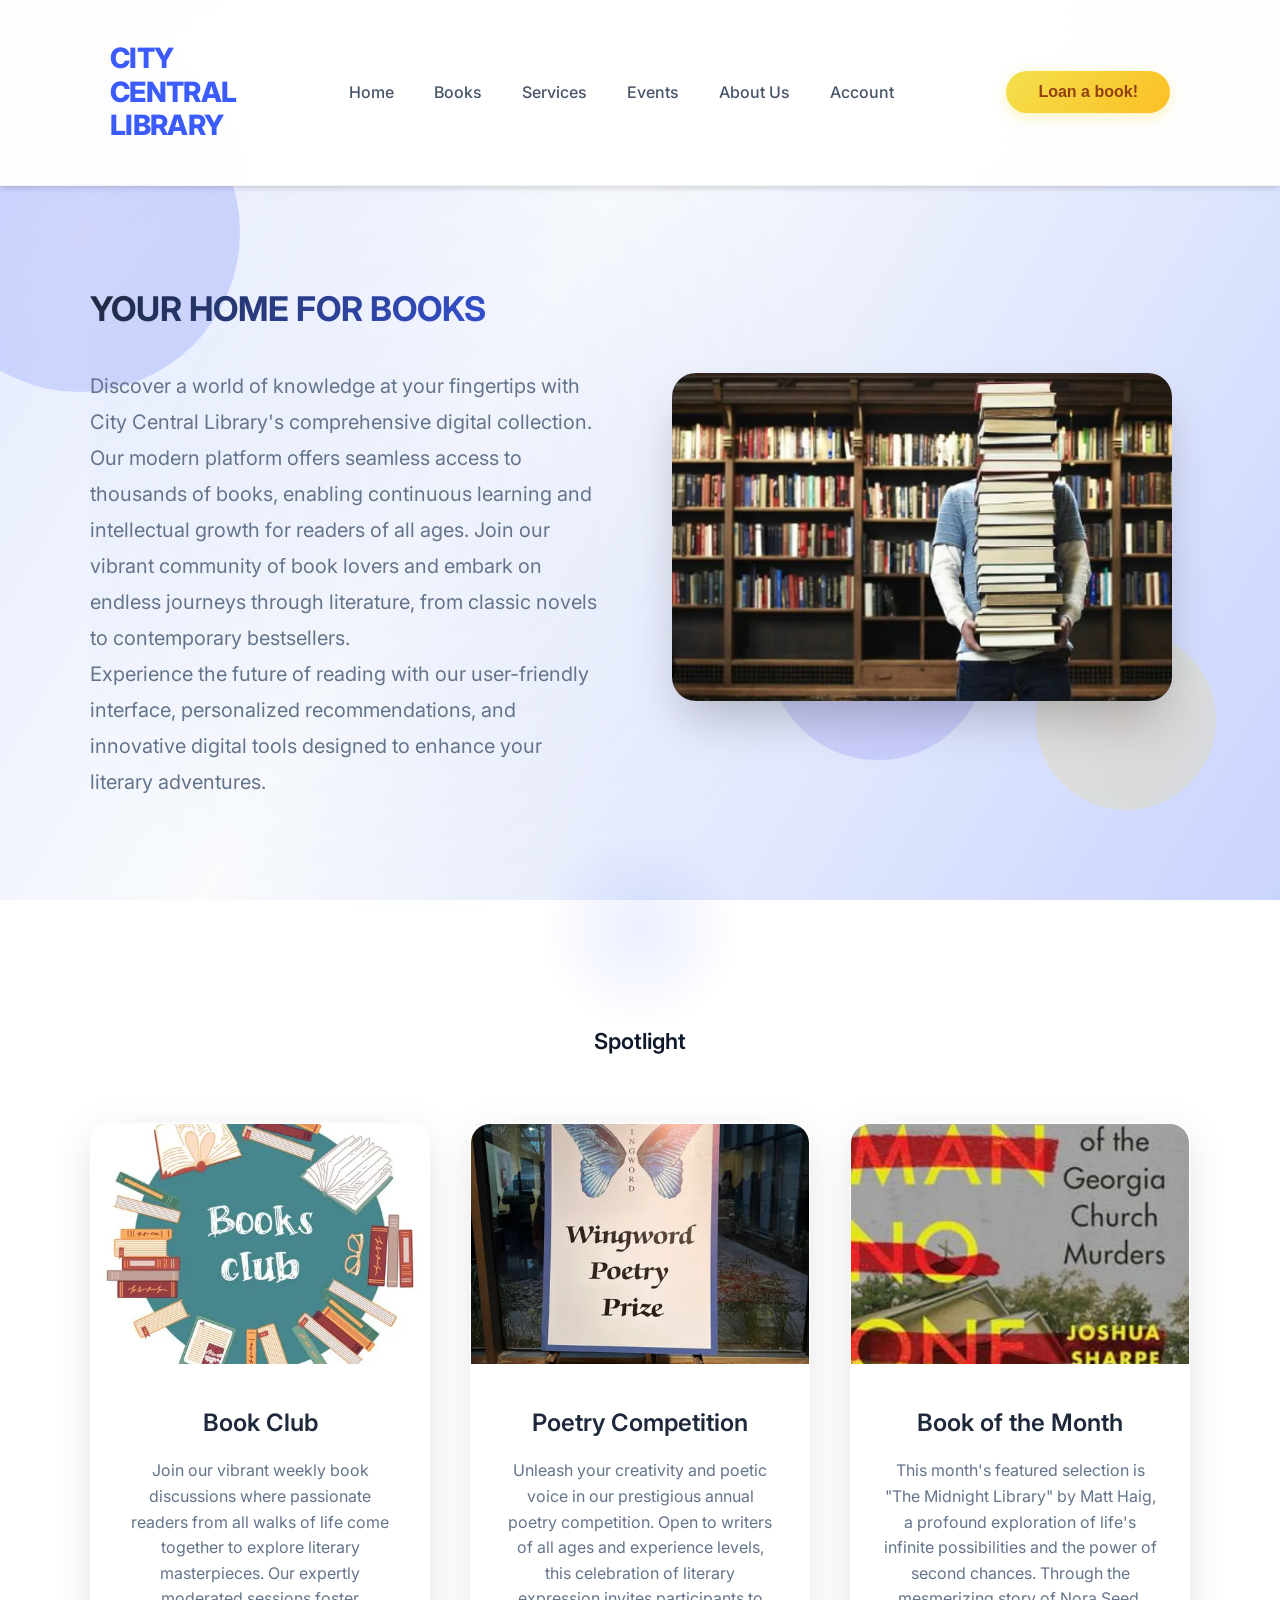
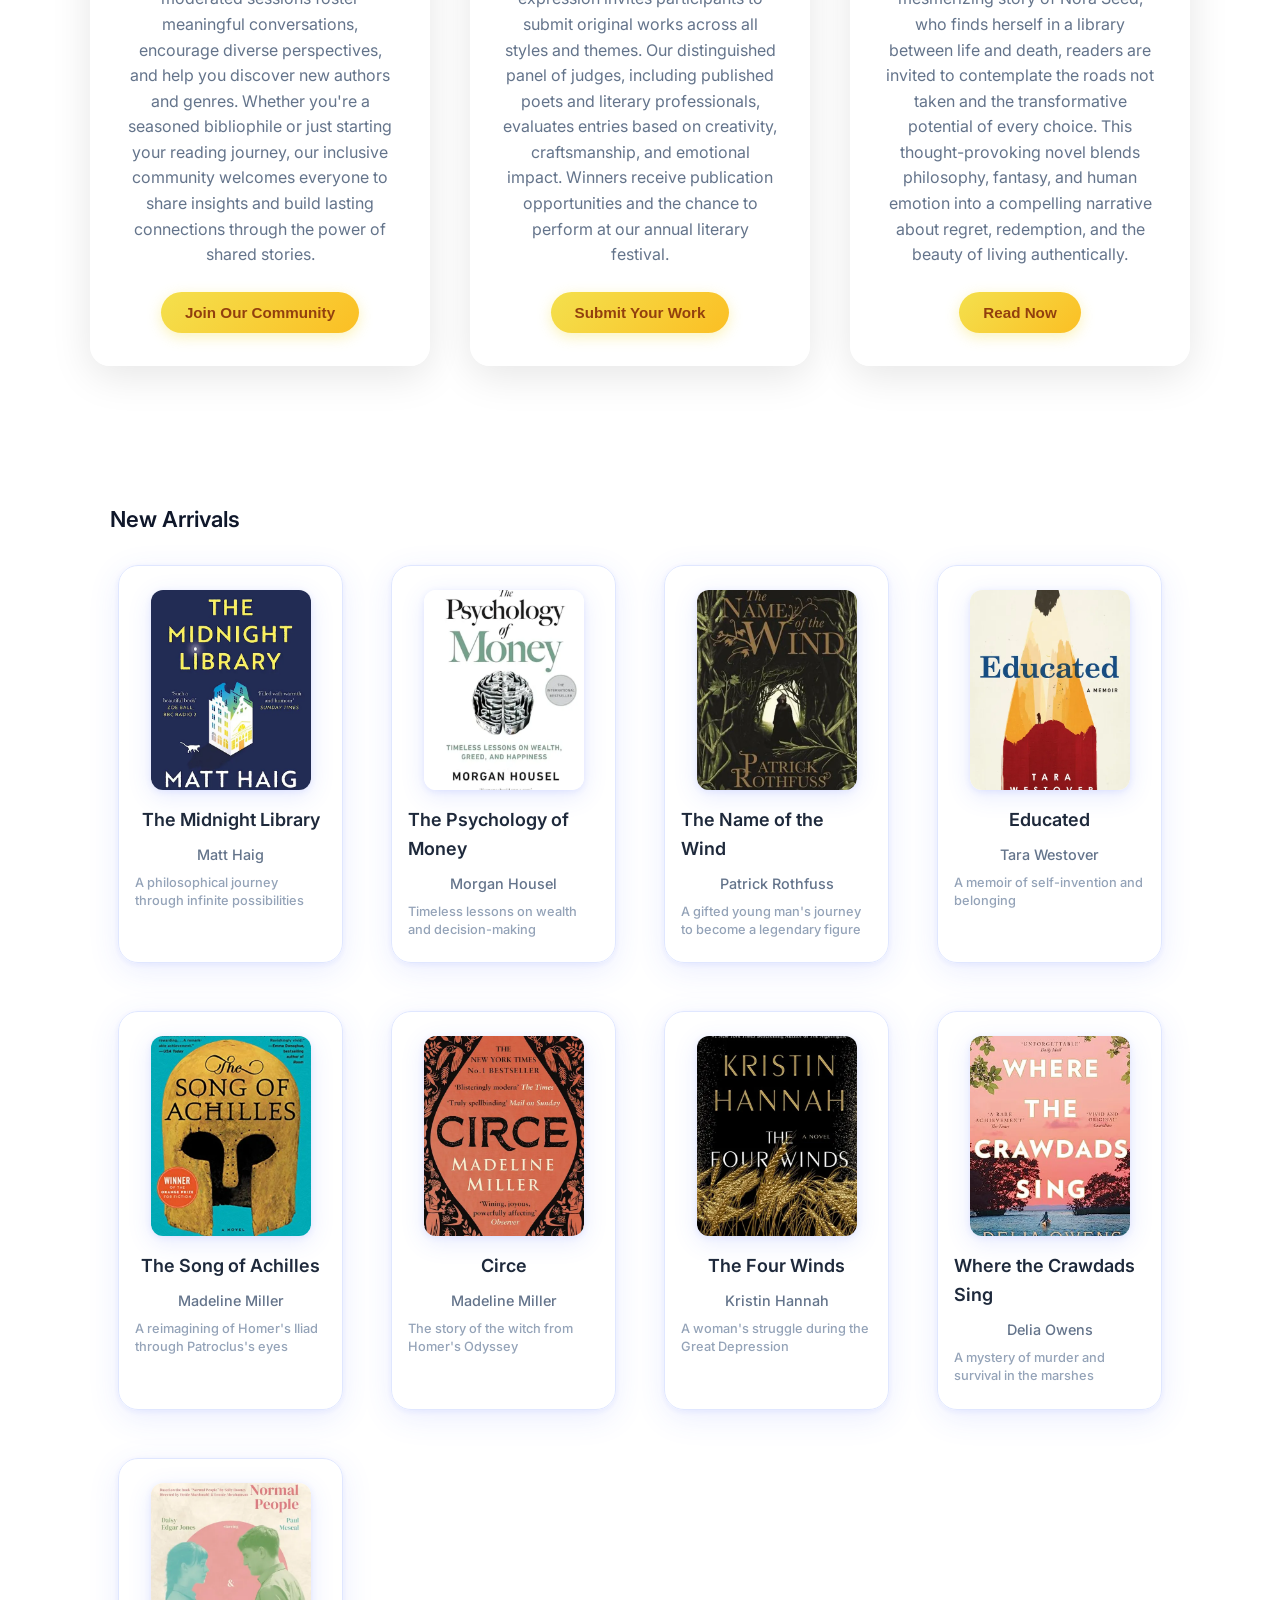
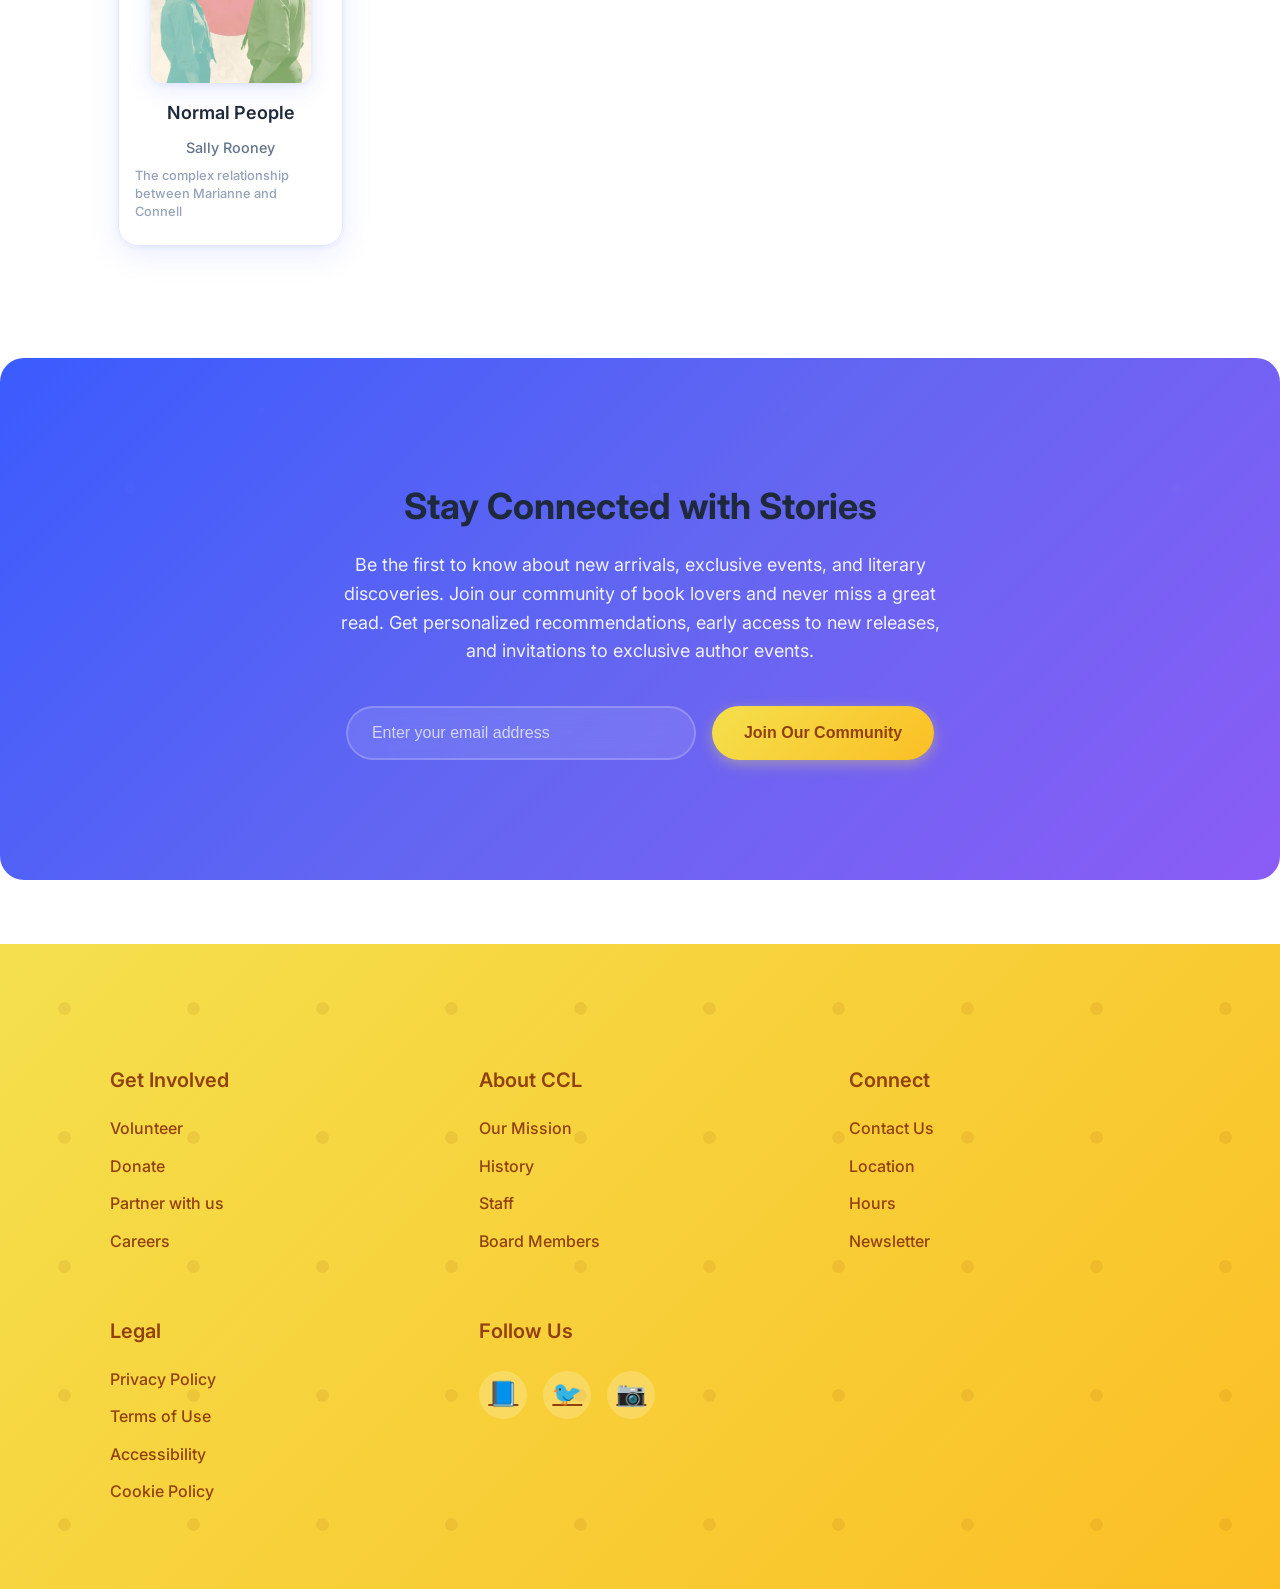
==== index.html @ 23388a8e "Initial commit for Central City Library website" ====
<!DOCTYPE html>
<html lang="en">
<head>
    <meta charset="UTF-8">
    <meta name="viewport" content="width=device-width, initial-scale=1.0">
    <title>City Central Library - Home</title>
    <link href="https://fonts.googleapis.com/css2?family=Inter:wght@300;400;500;600;700&display=swap" rel="stylesheet">
    <link rel="stylesheet" href="css/style.css">
</head>
<body>
    <!-- Navbar -->
    <nav class="navbar">
        <div class="container">
            <div class="logo">
                <span>CITY</span>
                <span>CENTRAL</span>
                <span>LIBRARY</span>
            </div>
            <ul class="nav-menu">
                <li><a href="index.html">Home</a></li>
                <li><a href="books.html">Books</a></li>
                <li><a href="services.html">Services</a></li>
                <li><a href="events.html">Events</a></li>
                <li><a href="about.html">About Us</a></li>
                <li><a href="login.html">Account</a></li>
            </ul>
            <button class="loan-btn">Loan a book!</button>
        </div>
        <!-- Search bar removed -->
    </nav>

    <!-- Hero Section -->
    <section class="hero container">
        <div class="hero-text">
            <h1>YOUR HOME FOR BOOKS</h1>
            <p>Discover a world of knowledge at your fingertips with City Central Library's comprehensive digital collection. Our modern platform offers seamless access to thousands of books, enabling continuous learning and intellectual growth for readers of all ages. Join our vibrant community of book lovers and embark on endless journeys through literature, from classic novels to contemporary bestsellers.</p>
            <p>Experience the future of reading with our user-friendly interface, personalized recommendations, and innovative digital tools designed to enhance your literary adventures.</p>
        </div>
        <div class="hero-image">
            <img src="images/library-hero.png" alt="Library Reading Experience">
        </div>
    </section>

    <!-- Spotlight Section -->
    <section class="spotlight container">
        <h2>Spotlight</h2>
        <div class="spotlight-cards">
            <div class="card">
                <img src="images/book-club.webp" alt="Book Club">
                <div class="card-content">
                    <h3>Book Club</h3>
                    <p>Join our vibrant weekly book discussions where passionate readers from all walks of life come together to explore literary masterpieces. Our expertly moderated sessions foster meaningful conversations, encourage diverse perspectives, and help you discover new authors and genres. Whether you're a seasoned bibliophile or just starting your reading journey, our inclusive community welcomes everyone to share insights and build lasting connections through the power of shared stories.</p>
                    <button class="btn">Join Our Community</button>
                </div>
            </div>
            <div class="card">
                <img src="images/poetry-competition.webp" alt="Poetry Competition">
                <div class="card-content">
                    <h3>Poetry Competition</h3>
                    <p>Unleash your creativity and poetic voice in our prestigious annual poetry competition. Open to writers of all ages and experience levels, this celebration of literary expression invites participants to submit original works across all styles and themes. Our distinguished panel of judges, including published poets and literary professionals, evaluates entries based on creativity, craftsmanship, and emotional impact. Winners receive publication opportunities and the chance to perform at our annual literary festival.</p>
                    <button class="btn">Submit Your Work</button>
                </div>
            </div>
            <div class="card">
                <img src="images/book-of-the-month.webp" alt="Book of the Month">
                <div class="card-content">
                    <h3>Book of the Month</h3>
                    <p>This month's featured selection is "The Midnight Library" by Matt Haig, a profound exploration of life's infinite possibilities and the power of second chances. Through the mesmerizing story of Nora Seed, who finds herself in a library between life and death, readers are invited to contemplate the roads not taken and the transformative potential of every choice. This thought-provoking novel blends philosophy, fantasy, and human emotion into a compelling narrative about regret, redemption, and the beauty of living authentically.</p>
                    <button class="btn">Read Now</button>
                </div>
            </div>
        </div>
    </section>

    <!-- New Books Section -->
    <section class="new-books container">
        <h2>New Arrivals</h2>
        <div class="books-grid">
            <div class="book-card">
                <img src="images/the-midnight-library.webp" alt="The Midnight Library">
                <h4>The Midnight Library</h4>
                <p>Matt Haig</p>
                <small>A philosophical journey through infinite possibilities</small>
            </div>
            
            <div class="book-card">
                <img src="images/the-psychology-of-money.webp" alt="The Psychology of Money">
                <h4>The Psychology of Money</h4>
                <p>Morgan Housel</p>
                <small>Timeless lessons on wealth and decision-making</small>
            </div>
            
            <div class="book-card">
                <img src="images/the-name-of-the-wind.webp" alt="The Name of the Wind">
                <h4>The Name of the Wind</h4>
                <p>Patrick Rothfuss</p>
                <small>A gifted young man's journey to become a legendary figure</small>
            </div>
           
            <div class="book-card">
                <img src="images/educated.webp" alt="Educated">
                <h4>Educated</h4>
                <p>Tara Westover</p>
                <small>A memoir of self-invention and belonging</small>
            </div>
            <div class="book-card">
                <img src="images/the-song-of-achilles.webp" alt="The Song of Achilles">
                <h4>The Song of Achilles</h4>
                <p>Madeline Miller</p>
                <small>A reimagining of Homer's Iliad through Patroclus's eyes</small>
            </div>
            <div class="book-card">
                <img src="images/circe.webp" alt="Circe">
                <h4>Circe</h4>
                <p>Madeline Miller</p>
                <small>The story of the witch from Homer's Odyssey</small>
            </div>
            <div class="book-card">
                <img src="images/the-four-winds.webp" alt="The Four Winds">
                <h4>The Four Winds</h4>
                <p>Kristin Hannah</p>
                <small>A woman's struggle during the Great Depression</small>
            </div>
            <div class="book-card">
                <img src="images/where-the-crawdads-sing.webp" alt="Where the Crawdads Sing">
                <h4>Where the Crawdads Sing</h4>
                <p>Delia Owens</p>
                <small>A mystery of murder and survival in the marshes</small>
            </div>
           
            <div class="book-card">
                <img src="images/normal-people.webp" alt="Normal People">
                <h4>Normal People</h4>
                <p>Sally Rooney</p>
                <small>The complex relationship between Marianne and Connell</small>
            </div>
           
        </div>
    </section>

    <!-- Newsletter Section -->
    <section class="newsletter">
        <div class="container">
            <h3>Stay Connected with Stories</h3>
            <p>Be the first to know about new arrivals, exclusive events, and literary discoveries. Join our community of book lovers and never miss a great read. Get personalized recommendations, early access to new releases, and invitations to exclusive author events.</p>
            <form>
                <input type="email" placeholder="Enter your email address">
                <button class="btn">Join Our Community</button>
            </form>
        </div>
    </section>

    <!-- Footer -->
    <footer class="footer">
        <div class="container">
            <div>
                <h4>Get Involved</h4>
                <ul>
                    <li><a href="#">Volunteer</a></li>
                    <li><a href="#">Donate</a></li>
                    <li><a href="#">Partner with us</a></li>
                    <li><a href="#">Careers</a></li>
                </ul>
            </div>
            <div>
                <h4>About CCL</h4>
                <ul>
                    <li><a href="about.html">Our Mission</a></li>
                    <li><a href="about.html">History</a></li>
                    <li><a href="about.html">Staff</a></li>
                    <li><a href="#">Board Members</a></li>
                </ul>
            </div>
            <div>
                <h4>Connect</h4>
                <ul>
                    <li><a href="#">Contact Us</a></li>
                    <li><a href="#">Location</a></li>
                    <li><a href="#">Hours</a></li>
                    <li><a href="#">Newsletter</a></li>
                </ul>
            </div>
            <div>
                <h4>Legal</h4>
                <ul>
                    <li><a href="#">Privacy Policy</a></li>
                    <li><a href="#">Terms of Use</a></li>
                    <li><a href="#">Accessibility</a></li>
                    <li><a href="#">Cookie Policy</a></li>
                </ul>
            </div>
            <div>
                <h4>Follow Us</h4>
                <div class="social-icons">
                    <a href="#">📘</a>
                    <a href="#">🐦</a>
                    <a href="#">📷</a>
                </div>
            </div>
        </div>
    </footer>

    <script src="js/script.js"></script>
</body>
</html>
<!-- Animated background shapes -->
<div class="animated-shape" style="width: 320px; height: 320px; background: radial-gradient(circle, #6366f1 0%, #3b5bfd 80%, transparent 100%); top: 8vh; left: -80px; animation-delay: 0s;"></div>
<div class="animated-shape" style="width: 180px; height: 180px; background: radial-gradient(circle, #fbbf24 0%, #f4e04d 80%, transparent 100%); bottom: 10vh; right: 5vw; animation-delay: 3s;"></div>
<div class="animated-shape" style="width: 220px; height: 220px; background: radial-gradient(circle, #8b5cf6 0%, #6366f1 80%, transparent 100%); top: 60vh; left: 60vw; animation-delay: 6s;"></div>
</html>
---- css/style.css ----
/* Animated Services Grid */
.services-grid {
    display: grid;
    grid-template-columns: repeat(auto-fit, minmax(280px, 1fr));
    gap: 2.5rem;
    padding: 2rem 0;
    align-items: stretch;
    animation: fadeInUp 1.2s cubic-bezier(0.4,0,0.2,1);
}
.service-card {
    background: linear-gradient(135deg, #f8fafc 60%, #e0e7ff 100%);
    border-radius: 18px;
    box-shadow: 0 8px 32px rgba(59,91,253,0.10), 0 1.5px 6px rgba(59,91,253,0.08);
    padding: 2.5rem 2rem 2rem 2rem;
    border: 1px solid #e0e7ff;
    transition: transform 0.4s cubic-bezier(0.4,0,0.2,1), box-shadow 0.4s cubic-bezier(0.4,0,0.2,1);
    position: relative;
    animation: fadeInUp 1s cubic-bezier(0.4,0,0.2,1);
}
.service-card:hover {
    transform: translateY(-12px) scale(1.04) rotateY(3deg);
    box-shadow: 0 16px 48px rgba(59,91,253,0.18), 0 4px 16px rgba(59,91,253,0.12);
    z-index: 2;
    background: linear-gradient(135deg, #e0e7ff 0%, #f8fafc 100%);
}
.service-card h3 {
    color: #3b5bfd;
    margin-bottom: 1rem;
    font-size: 1.35rem;
    font-weight: 700;
    letter-spacing: 0.01em;
    animation: fadeIn 1.2s cubic-bezier(0.4,0,0.2,1);
}
.service-card p {
    font-size: 1.05rem;
    color: #475569;
    margin-bottom: 1.2rem;
    animation: fadeInUp 1.3s cubic-bezier(0.4,0,0.2,1);
}
.service-card ul {
    list-style: disc inside;
    padding-left: 0.5rem;
    margin-bottom: 0;
    animation: fadeInUp 1.4s cubic-bezier(0.4,0,0.2,1);
}
.service-card li {
    padding: 0.5rem 0;
    color: #64748b;
    border-bottom: 1px solid #e0e7ff;
    font-size: 0.98rem;
    transition: color 0.2s;
}
.service-card li:last-child {
    border-bottom: none;
}
.service-card:hover li {
    color: #3b5bfd;
}
/* 3D/Animated Book Card Style */
.book-card {
    background: rgba(255,255,255,0.97);
    border-radius: 20px;
    box-shadow: 0 8px 32px rgba(59,91,253,0.10), 0 1.5px 6px rgba(59,91,253,0.08);
    overflow: hidden;
    padding: 1.5rem 1rem 1.5rem 1rem;
    margin: 0.5rem;
    display: flex;
    flex-direction: column;
    align-items: center;
    transition: transform 0.35s cubic-bezier(0.4,0,0.2,1), box-shadow 0.35s cubic-bezier(0.4,0,0.2,1);
    position: relative;
    perspective: 800px;
    border: 1px solid #e0e7ff;
}
.book-card:hover {
    transform: translateY(-10px) scale(1.04) rotateY(4deg) skewY(-1deg);
    box-shadow: 0 16px 48px rgba(59,91,253,0.18), 0 4px 16px rgba(59,91,253,0.12);
    z-index: 2;
}
.book-card img {
    width: 160px;
    height: 200px;
    object-fit: cover;
    border-radius: 12px;
    box-shadow: 0 6px 24px rgba(59,91,253,0.13), 0 1.5px 6px rgba(59,91,253,0.10);
    margin-bottom: 1rem;
    transition: transform 0.4s cubic-bezier(0.4,0,0.2,1), box-shadow 0.4s cubic-bezier(0.4,0,0.2,1);
    background: linear-gradient(135deg, #e0e7ff 0%, #f8fafc 100%);
}
.book-card:hover img {
    transform: scale(1.08) rotateY(8deg) skewY(-2deg);
    box-shadow: 0 16px 48px rgba(59,91,253,0.22), 0 4px 16px rgba(59,91,253,0.16);
}
.books-grid {
    display: grid;
    grid-template-columns: repeat(auto-fit, minmax(220px, 1fr));
    gap: 2rem;
    justify-items: center;
}
/* Centered section for About page */
.about-intro.centered {
    text-align: center;
    margin-left: auto;
    margin-right: auto;
    max-width: 700px;
}
/* Global Styles */
* {
    margin: 0;
    padding: 0;
    box-sizing: border-box;
}


body {
    font-family: 'Inter', -apple-system, BlinkMacSystemFont, 'Segoe UI', Roboto, Oxygen, Ubuntu, Cantarell, sans-serif;
    color: #1e293b;
    line-height: 1.6;
    font-weight: 400;
    -webkit-font-smoothing: antialiased;
    -moz-osx-font-smoothing: grayscale;
    overflow-x: hidden;
    min-height: 100vh;
    position: relative;
    z-index: 0;
}

body::before {
    content: '';
    position: fixed;
    top: 0;
    left: 0;
    width: 100vw;
    height: 100vh;
    z-index: -1;
    background: linear-gradient(120deg, #e0e7ff 0%, #f8fafc 40%, #c7d2fe 100%);
    animation: animatedBg 12s ease-in-out infinite alternate;
    opacity: 0.95;
}

@keyframes animatedBg {
    0% {
        background-position: 0% 50%;
        filter: blur(0px) brightness(1);
    }
    50% {
        background-position: 100% 50%;
        filter: blur(2px) brightness(1.05);
    }
    100% {
        background-position: 0% 50%;
        filter: blur(0px) brightness(1);
    }
}

/* Optional: Add floating abstract shapes for extra style */
.animated-shape {
    position: fixed;
    border-radius: 50%;
    opacity: 0.18;
    z-index: -1;
    pointer-events: none;
    animation: floatShape 16s ease-in-out infinite alternate;
}

@keyframes floatShape {
    0% { transform: translateY(0) scale(1) rotate(0deg); }
    50% { transform: translateY(-40px) scale(1.08) rotate(12deg); }
    100% { transform: translateY(0) scale(1) rotate(0deg); }
}

.container {
    max-width: 1100px;
    margin: auto;
    padding: 40px 20px;
}

/* Layout Structure */
.page-container {
    max-width: 1100px;
    margin: auto;
    padding: 40px 20px;
}

.page-section {
    margin-bottom: 60px;
}

.grid-layout {
    display: grid;
    grid-template-columns: repeat(auto-fit, minmax(250px, 1fr));
    gap: 30px;
}

/* Typography Hierarchy */
h1 {
    font-size: 34px;
    font-weight: 700;
    line-height: 1.6;
    color: #0f172a;
    margin-bottom: 1.5rem;
}

h2 {
    font-size: 22px;
    font-weight: 600;
    line-height: 1.6;
    color: #0f172a;
    margin-bottom: 1.25rem;
}

h3 {
    font-size: 16px;
    font-weight: 600;
    line-height: 1.6;
    color: #1e293b;
    margin-bottom: 1rem;
}

p {
    font-size: 14px;
    line-height: 1.6;
    color: #475569;
    margin-bottom: 1rem;
    max-width: 600px;
}

small {
    font-size: 0.875rem;
    line-height: 1.5;
    color: #64748b;
    font-weight: 500;
}

/* Animations */
@keyframes fadeInUp {
    from {
        opacity: 0;
        transform: translateY(30px);
    }
    to {
        opacity: 1;
        transform: translateY(0);
    }
}

@keyframes fadeIn {
    from {
        opacity: 0;
    }
    to {
        opacity: 1;
    }
}

@keyframes slideInLeft {
    from {
        opacity: 0;
        transform: translateX(-50px);
    }
    to {
        opacity: 1;
        transform: translateX(0);
    }
}

@keyframes slideInRight {
    from {
        opacity: 0;
        transform: translateX(50px);
    }
    to {
        opacity: 1;
        transform: translateX(0);
    }
}

@keyframes pulse {
    0% {
        transform: scale(1);
    }
    50% {
        transform: scale(1.05);
    }
    100% {
        transform: scale(1);
    }
}

@keyframes shimmer {
    0% {
        background-position: -200% 0;
    }
    100% {
        background-position: 200% 0;
    }
}

/* Navbar */
.navbar {
    background: rgba(255, 255, 255, 0.95);
    backdrop-filter: blur(20px);
    -webkit-backdrop-filter: blur(20px);
    padding: 2px 0;
    border-bottom: 1px solid rgba(148, 163, 184, 0.1);
    box-shadow: 0 4px 6px -1px rgba(0, 0, 0, 0.1), 0 2px 4px -1px rgba(0, 0, 0, 0.06);
    position: sticky;
    top: 0;
    z-index: 1000;
    animation: fadeIn 1s ease-out;
}

.navbar .container {
    display: flex;
    justify-content: space-between;
    align-items: center;
    flex-wrap: wrap;
    gap: 2rem;
}

.logo {
    font-size: 1.75rem;
    font-weight: 800;
    color: #3b5bfd;
    line-height: 1.2;
    letter-spacing: -0.025em;
    transition: all 0.3s cubic-bezier(0.4, 0, 0.2, 1);
    cursor: pointer;
}

.logo:hover {
    transform: scale(1.02);
    color: #2d5ae6;
}

.logo span {
    display: block;
    animation: fadeInUp 0.8s ease-out 0.2s both;
}

.nav-menu {
    display: flex;
    list-style: none;
    gap: 2.5rem;
    align-items: center;
}

.nav-menu li a {
    text-decoration: none;
    color: #475569;
    font-weight: 500;
    font-size: 1rem;
    transition: all 0.3s cubic-bezier(0.4, 0, 0.2, 1);
    position: relative;
    padding: 0.5rem 0;
}

.nav-menu li a::after {
    content: '';
    position: absolute;
    width: 0;
    height: 2px;
    bottom: 0;
    left: 0;
    background: linear-gradient(90deg, #3b5bfd, #6366f1);
    transition: width 0.3s cubic-bezier(0.4, 0, 0.2, 1);
    border-radius: 1px;
}

.nav-menu li a:hover::after {
    width: 100%;
}

.nav-menu li a:hover {
    color: #3b5bfd;
    transform: translateY(-1px);
}

.search-bar {
    width: 100%;
    max-width: 480px;
    margin: 1.5rem 0;
    display: flex;
    justify-content: center;
    animation: fadeInUp 1s ease-out 0.5s both;
}

.search-bar input {
    flex: 1;
    padding: 0.875rem 1.25rem;
    border: 2px solid #e2e8f0;
    border-radius: 50px 0 0 50px;
    font-size: 1rem;
    font-weight: 400;
    transition: all 0.3s cubic-bezier(0.4, 0, 0.2, 1);
    background: rgba(255, 255, 255, 0.9);
    color: #1e293b;
}

.search-bar input:focus {
    outline: none;
    border-color: #3b5bfd;
    box-shadow: 0 0 0 3px rgba(59, 91, 253, 0.1);
    background: #ffffff;
}

.search-bar input::placeholder {
    color: #94a3b8;
    font-weight: 400;
}

.search-bar button {
    padding: 0.875rem 1.5rem;
    background: linear-gradient(135deg, #3b5bfd 0%, #6366f1 100%);
    color: white;
    border: none;
    border-radius: 0 50px 50px 0;
    cursor: pointer;
    font-weight: 600;
    font-size: 1rem;
    transition: all 0.3s cubic-bezier(0.4, 0, 0.2, 1);
    box-shadow: 0 4px 14px 0 rgba(59, 91, 253, 0.39);
    position: relative;
    overflow: hidden;
}

.search-bar button::before {
    content: '';
    position: absolute;
    top: 0;
    left: -100%;
    width: 100%;
    height: 100%;
    background: linear-gradient(90deg, transparent, rgba(255, 255, 255, 0.2), transparent);
    transition: left 0.5s;
}

.search-bar button:hover::before {
    left: 100%;
}

.search-bar button:hover {
    transform: translateY(-2px);
    box-shadow: 0 6px 20px rgba(59, 91, 253, 0.4);
}

.loan-btn {
    background: linear-gradient(135deg, #f4e04d 0%, #fbbf24 100%);
    color: #92400e;
    padding: 0.75rem 2rem;
    border: none;
    border-radius: 50px;
    cursor: pointer;
    font-weight: 600;
    font-size: 1rem;
    transition: all 0.3s cubic-bezier(0.4, 0, 0.2, 1);
    box-shadow: 0 4px 14px 0 rgba(244, 224, 77, 0.39);
    animation: pulse 3s infinite;
    position: relative;
    overflow: hidden;
}

.loan-btn::before {
    content: '';
    position: absolute;
    top: 0;
    left: -100%;
    width: 100%;
    height: 100%;
    background: linear-gradient(90deg, transparent, rgba(255, 255, 255, 0.3), transparent);
    transition: left 0.5s;
}

.loan-btn:hover::before {
    left: 100%;
}

.loan-btn:hover {
    transform: translateY(-3px);
    box-shadow: 0 8px 25px rgba(244, 224, 77, 0.4);
}

/* Hero Section */
.hero {
    display: flex;
    align-items: center;
    padding: 6rem 0 8rem;
    gap: 4rem;
    animation: fadeIn 1.5s ease-out;
    position: relative;
}

.hero::before {
    content: '';
    position: absolute;
    top: 0;
    left: 0;
    right: 0;
    bottom: 0;
    background: radial-gradient(circle at 30% 40%, rgba(59, 91, 253, 0.05) 0%, transparent 50%);
    pointer-events: none;
}

.hero-text {
    flex: 1;
    position: relative;
    z-index: 1;
    animation: slideInLeft 1s ease-out 0.3s both;
}

.hero-text h1 {
    margin-bottom: 2rem;
    background: linear-gradient(135deg, #1e293b 0%, #3b5bfd 100%);
    -webkit-background-clip: text;
    -webkit-text-fill-color: transparent;
    background-clip: text;
}

.hero-text p {
    font-size: 1.25rem;
    line-height: 1.8;
    color: #64748b;
    margin-bottom: 0;
    max-width: 600px;
}

.hero-image {
    flex: 1;
    position: relative;
    z-index: 1;
    animation: slideInRight 1s ease-out 0.6s both;
}

.hero-image img {
    width: 100%;
    max-width: 500px;
    border-radius: 24px;
    box-shadow: 0 25px 50px -12px rgba(0, 0, 0, 0.25);
    transition: all 0.5s cubic-bezier(0.4, 0, 0.2, 1);
    position: relative;
}

.hero-image img::before {
    content: '';
    position: absolute;
    inset: -4px;
    border-radius: 28px;
    background: linear-gradient(135deg, #3b5bfd, #6366f1, #f4e04d);
    z-index: -1;
    opacity: 0;
    transition: opacity 0.3s ease;
}

.hero-image:hover img::before {
    opacity: 0.3;
}

.hero-image img:hover {
    transform: scale(1.02) rotate(1deg);
}

/* Spotlight Section */
.spotlight {
    padding: 6rem 0;
    text-align: center;
    animation: fadeInUp 1s ease-out 0.8s both;
    position: relative;
}

.spotlight::before {
    content: '';
    position: absolute;
    top: -100px;
    left: 50%;
    transform: translateX(-50%);
    width: 200px;
    height: 200px;
    background: radial-gradient(circle, rgba(59, 91, 253, 0.1) 0%, transparent 70%);
    border-radius: 50%;
    pointer-events: none;
}

.spotlight h2 {
    margin-bottom: 4rem;
    position: relative;
    z-index: 1;
}

.spotlight-cards {
    display: grid;
    grid-template-columns: repeat(auto-fit, minmax(320px, 1fr));
    gap: 2.5rem;
    position: relative;
    z-index: 1;
}

.card {
    background: rgba(255, 255, 255, 0.95);
    backdrop-filter: blur(20px);
    -webkit-backdrop-filter: blur(20px);
    border-radius: 20px;
    box-shadow: 0 10px 40px rgba(0, 0, 0, 0.1);
    overflow: hidden;
    transition: all 0.4s cubic-bezier(0.4, 0, 0.2, 1);
    border: 1px solid rgba(255, 255, 255, 0.2);
    animation: fadeInUp 1s ease-out 1s both;
    position: relative;
}

.card::before {
    content: '';
    position: absolute;
    top: 0;
    left: 0;
    right: 0;
    height: 4px;
    background: linear-gradient(90deg, #3b5bfd, #6366f1, #f4e04d);
    transform: scaleX(0);
    transition: transform 0.3s ease;
}

.card:hover::before {
    transform: scaleX(1);
}

.card:hover {
    transform: translateY(-12px) scale(1.02);
    box-shadow: 0 25px 80px rgba(0, 0, 0, 0.15);
}

.card img {
    width: 100%;
    height: 240px;
    object-fit: cover;
    transition: transform 0.4s cubic-bezier(0.4, 0, 0.2, 1);
}

.card:hover img {
    transform: scale(1.1);
}

.card-content {
    padding: 2rem;
}

.card-content h3 {
    margin-bottom: 1rem;
    font-size: 1.5rem;
    font-weight: 600;
}

.card-content p {
    margin-bottom: 1.5rem;
    font-size: 1rem;
    line-height: 1.6;
    color: #64748b;
}

.card-content .btn {
    background: linear-gradient(135deg, #f4e04d 0%, #fbbf24 100%);
    color: #92400e;
    padding: 0.75rem 1.5rem;
    border: none;
    border-radius: 50px;
    cursor: pointer;
    font-weight: 600;
    font-size: 0.95rem;
    transition: all 0.3s cubic-bezier(0.4, 0, 0.2, 1);
    box-shadow: 0 4px 14px 0 rgba(244, 224, 77, 0.39);
    position: relative;
    overflow: hidden;
}

.card-content .btn::before {
    content: '';
    position: absolute;
    top: 0;
    left: -100%;
    width: 100%;
    height: 100%;
    background: linear-gradient(90deg, transparent, rgba(255, 255, 255, 0.3), transparent);
    transition: left 0.5s;
}

.card-content .btn:hover::before {
    left: 100%;
}

.card-content .btn:hover {
    transform: translateY(-2px);
    box-shadow: 0 8px 25px rgba(244, 224, 77, 0.4);
}

/* Service Cards */
.service-card {
    background: white;
    border-radius: 12px;
    padding: 30px;
    box-shadow: 0 4px 20px rgba(0, 0, 0, 0.08);
    transition: all 0.3s ease;
    border: 1px solid rgba(0, 0, 0, 0.05);
}

.service-card:hover {
    transform: translateY(-5px);
    box-shadow: 0 8px 30px rgba(0, 0, 0, 0.12);
}

.service-card h3 {
    color: #3b5bfd;
    margin-bottom: 15px;
}

.service-card ul {
    list-style: none;
    padding: 0;
}

.service-card li {
    padding: 8px 0;
    border-bottom: 1px solid #f1f5f9;
    color: #64748b;
}

.service-card li:last-child {
    border-bottom: none;
}

/* Event Cards */
.event-card {
    background: white;
    border-radius: 12px;
    padding: 25px;
    box-shadow: 0 4px 20px rgba(0, 0, 0, 0.08);
    transition: all 0.3s ease;
    border: 1px solid rgba(0, 0, 0, 0.05);
}

.event-card:hover {
    transform: translateY(-5px);
    box-shadow: 0 8px 30px rgba(0, 0, 0, 0.12);
}

.event-card h3 {
    color: #3b5bfd;
    margin-bottom: 10px;
}

.event-card .date {
    color: #f4e04d;
    font-weight: 600;
    margin-bottom: 15px;
}

/* About Page Styles */
.about-intro {
    text-align: center;
    margin-bottom: 50px;
}

.mission-vision {
    display: grid;
    grid-template-columns: 1fr 1fr;
    gap: 40px;
    margin-bottom: 60px;
}

.mission-card, .vision-card {
    background: white;
    border-radius: 12px;
    padding: 30px;
    box-shadow: 0 4px 20px rgba(0, 0, 0, 0.08);
    border: 1px solid rgba(0, 0, 0, 0.05);
}

.mission-card h3, .vision-card h3 {
    color: #3b5bfd;
    margin-bottom: 15px;
}

.impact-stats {
    display: grid;
    grid-template-columns: repeat(auto-fit, minmax(200px, 1fr));
    gap: 30px;
}

.stat-card {
    background: white;
    border-radius: 12px;
    padding: 25px;
    text-align: center;
    box-shadow: 0 4px 20px rgba(0, 0, 0, 0.08);
    border: 1px solid rgba(0, 0, 0, 0.05);
}

.stat-number {
    font-size: 32px;
    font-weight: 700;
    color: #3b5bfd;
    margin-bottom: 10px;
}

.stat-label {
    color: #64748b;
    font-weight: 500;
}

/* Login Page Styles */
.login-container {
    display: grid;
    grid-template-columns: 1fr 1fr;
    min-height: 70vh;
    gap: 60px;
    align-items: center;
}

.welcome-panel {
    padding: 40px;
}

.welcome-panel h1 {
    color: #3b5bfd;
    margin-bottom: 20px;
}

.login-form-container {
    background: white;
    border-radius: 12px;
    padding: 40px;
    box-shadow: 0 4px 20px rgba(0, 0, 0, 0.08);
    border: 1px solid rgba(0, 0, 0, 0.05);
}

.login-form-container h2 {
    color: #3b5bfd;
    margin-bottom: 10px;
    text-align: center;
}

.login-form-container p {
    text-align: center;
    margin-bottom: 30px;
    color: #64748b;
}

.form-group {
    margin-bottom: 20px;
}

.form-group label {
    display: block;
    margin-bottom: 8px;
    font-weight: 500;
    color: #374151;
}

.form-group input {
    width: 100%;
    padding: 12px 16px;
    border: 2px solid #e5e7eb;
    border-radius: 8px;
    font-size: 14px;
    transition: border-color 0.3s ease;
}

.form-group input:focus {
    outline: none;
    border-color: #3b5bfd;
}

.btn-primary {
    background: linear-gradient(135deg, #3b5bfd 0%, #6366f1 100%);
    color: white;
    padding: 12px 24px;
    border: none;
    border-radius: 8px;
    cursor: pointer;
    font-weight: 600;
    font-size: 14px;
    transition: all 0.3s ease;
    width: 100%;
    margin-top: 10px;
}

.btn-primary:hover {
    transform: translateY(-2px);
    box-shadow: 0 8px 25px rgba(59, 91, 253, 0.3);
}

.btn-secondary {
    background: #f8fafc;
    color: #64748b;
    padding: 12px 24px;
    border: 2px solid #e5e7eb;
    border-radius: 8px;
    cursor: pointer;
    font-weight: 600;
    font-size: 14px;
    transition: all 0.3s ease;
    width: 100%;
    margin-top: 15px;
}

.btn-secondary:hover {
    background: #e2e8f0;
    border-color: #cbd5e1;
}

.book-card h4 {
    font-size: 1.125rem;
    font-weight: 600;
    margin-bottom: 0.5rem;
    color: #1e293b;
}

.book-card p {
    font-size: 0.9rem;
    color: #64748b;
    margin-bottom: 0.5rem;
    font-weight: 500;
}

.book-card small {
    font-size: 0.8rem;
    color: #94a3b8;
    line-height: 1.4;
}

/* Newsletter Section */
.newsletter {
    background: linear-gradient(135deg, #3b5bfd 0%, #6366f1 50%, #8b5cf6 100%);
    color: white;
    padding: 5rem 0;
    text-align: center;
    margin: 4rem 0;
    border-radius: 24px;
    position: relative;
    overflow: hidden;
    animation: fadeInUp 1s ease-out 1.4s both;
}

.newsletter::before {
    content: '';
    position: absolute;
    top: 0;
    left: 0;
    right: 0;
    bottom: 0;
    background: url('data:image/svg+xml,<svg xmlns="http://www.w3.org/2000/svg" viewBox="0 0 100 100"><defs><pattern id="grain" width="100" height="100" patternUnits="userSpaceOnUse"><circle cx="25" cy="25" r="1" fill="rgba(255,255,255,0.1)"/><circle cx="75" cy="75" r="1" fill="rgba(255,255,255,0.1)"/><circle cx="50" cy="10" r="0.5" fill="rgba(255,255,255,0.1)"/></pattern></defs><rect width="100" height="100" fill="url(%23grain)"/></svg>');
    opacity: 0.1;
    pointer-events: none;
}

.newsletter h3 {
    font-size: 2.25rem;
    margin-bottom: 1rem;
    font-weight: 700;
    position: relative;
    z-index: 1;
}

.newsletter p {
    font-size: 1.125rem;
    margin-bottom: 2.5rem;
    color: rgba(255, 255, 255, 0.9);
    max-width: 600px;
    margin-left: auto;
    margin-right: auto;
    position: relative;
    z-index: 1;
}

.newsletter form {
    display: flex;
    justify-content: center;
    gap: 1rem;
    flex-wrap: wrap;
    max-width: 600px;
    margin: 0 auto;
    position: relative;
    z-index: 1;
}

.newsletter input {
    padding: 1rem 1.5rem;
    border: 2px solid rgba(255, 255, 255, 0.2);
    border-radius: 50px;
    flex: 1;
    max-width: 350px;
    font-size: 1rem;
    background: rgba(255, 255, 255, 0.1);
    backdrop-filter: blur(10px);
    color: white;
    transition: all 0.3s cubic-bezier(0.4, 0, 0.2, 1);
}

.newsletter input:focus {
    outline: none;
    border-color: rgba(255, 255, 255, 0.5);
    box-shadow: 0 0 0 3px rgba(255, 255, 255, 0.1);
    background: rgba(255, 255, 255, 0.15);
}

.newsletter input::placeholder {
    color: rgba(255, 255, 255, 0.7);
}

.newsletter .btn {
    background: linear-gradient(135deg, #f4e04d 0%, #fbbf24 100%);
    color: #92400e;
    padding: 1rem 2rem;
    border: none;
    border-radius: 50px;
    cursor: pointer;
    font-weight: 600;
    font-size: 1rem;
    transition: all 0.3s cubic-bezier(0.4, 0, 0.2, 1);
    box-shadow: 0 4px 14px 0 rgba(244, 224, 77, 0.39);
    position: relative;
    overflow: hidden;
}

.newsletter .btn::before {
    content: '';
    position: absolute;
    top: 0;
    left: -100%;
    width: 100%;
    height: 100%;
    background: linear-gradient(90deg, transparent, rgba(255, 255, 255, 0.3), transparent);
    transition: left 0.5s;
}

.newsletter .btn:hover::before {
    left: 100%;
}

.newsletter .btn:hover {
    transform: translateY(-2px);
    box-shadow: 0 8px 25px rgba(244, 224, 77, 0.4);
}

/* Book Details */
.back-arrow {
    margin: 2rem 0;
    cursor: pointer;
    color: #3b5bfd;
    font-size: 1.125rem;
    font-weight: 500;
    transition: all 0.3s cubic-bezier(0.4, 0, 0.2, 1);
    animation: fadeIn 1s ease-out;
    display: inline-flex;
    align-items: center;
    gap: 0.5rem;
    padding: 0.5rem 1rem;
    border-radius: 50px;
    background: rgba(59, 91, 253, 0.1);
}

.back-arrow:hover {
    transform: translateX(-5px);
    background: rgba(59, 91, 253, 0.15);
    color: #2d5ae6;
}

.book-details {
    display: grid;
    grid-template-columns: 2fr 1fr;
    gap: 4rem;
    padding: 6rem 0;
    align-items: start;
    animation: fadeInUp 1s ease-out 0.5s both;
}

.book-info {
    animation: slideInLeft 1s ease-out 0.7s both;
}

.book-info h1 {
    margin-bottom: 1rem;
    background: linear-gradient(135deg, #1e293b 0%, #3b5bfd 100%);
    -webkit-background-clip: text;
    -webkit-text-fill-color: transparent;
    background-clip: text;
}

.book-info p {
    margin-bottom: 1.5rem;
    font-size: 1.125rem;
    line-height: 1.7;
}

.book-info .availability {
    display: inline-flex;
    align-items: center;
    gap: 0.5rem;
    padding: 0.5rem 1rem;
    border-radius: 50px;
    font-weight: 600;
    font-size: 0.9rem;
    margin-bottom: 2rem;
}

.book-info .available {
    background: rgba(34, 197, 94, 0.1);
    color: #16a34a;
}

.book-info .issued {
    background: rgba(239, 68, 68, 0.1);
    color: #dc2626;
}

.book-cover {
    animation: slideInRight 1s ease-out 0.9s both;
    position: sticky;
    top: 2rem;
}

.book-cover img {
    width: 100%;
    max-width: 350px;
    border-radius: 20px;
    box-shadow: 0 25px 50px -12px rgba(0, 0, 0, 0.25);
    transition: all 0.4s cubic-bezier(0.4, 0, 0.2, 1);
}

.book-cover img:hover {
    transform: scale(1.05) rotate(2deg);
}

.book-actions {
    margin-top: 3rem;
    display: flex;
    gap: 1rem;
    flex-wrap: wrap;
}

.book-actions .btn {
    padding: 1rem 2rem;
    border-radius: 50px;
    cursor: pointer;
    font-weight: 600;
    font-size: 1rem;
    transition: all 0.3s cubic-bezier(0.4, 0, 0.2, 1);
    box-shadow: 0 4px 14px rgba(0, 0, 0, 0.15);
    position: relative;
    overflow: hidden;
}

.book-actions .btn::before {
    content: '';
    position: absolute;
    top: 0;
    left: -100%;
    width: 100%;
    height: 100%;
    background: linear-gradient(90deg, transparent, rgba(255, 255, 255, 0.3), transparent);
    transition: left 0.5s;
}

.book-actions .btn:hover::before {
    left: 100%;
}

.cancel-btn {
    background: transparent;
    border: 2px solid #f4e04d;
    color: #f4e04d;
}

.cancel-btn:hover {
    background-color: #f4e04d;
    color: #92400e;
    transform: translateY(-2px);
    box-shadow: 0 8px 25px rgba(244, 224, 77, 0.3);
}

.loan-btn {
    background: linear-gradient(135deg, #f4e04d 0%, #fbbf24 100%);
    border: none;
    color: #92400e;
}

.loan-btn:hover {
    transform: translateY(-2px);
    box-shadow: 0 8px 25px rgba(244, 224, 77, 0.4);
}

/* Author Bio */
.author-bio {
    background: rgba(59, 91, 253, 0.05);
    padding: 2rem;
    border-radius: 16px;
    margin: 3rem 0;
    border-left: 4px solid #3b5bfd;
}

.author-bio h2 {
    margin-bottom: 1rem;
    color: #3b5bfd;
}

/* Similar Books */
.similar-books {
    padding: 6rem 0;
    animation: fadeInUp 1s ease-out 1.1s both;
}

.similar-books h2 {
    text-align: center;
    margin-bottom: 4rem;
}

.similar-books .books-grid {
    grid-template-columns: repeat(auto-fit, minmax(180px, 1fr));
}

/* Footer */
.footer {
    background: linear-gradient(135deg, #f4e04d 0%, #fbbf24 100%);
    color: #92400e;
    padding: 5rem 0 2rem;
    animation: fadeIn 1s ease-out 1.5s both;
    position: relative;
    overflow: hidden;
}

.footer::before {
    content: '';
    position: absolute;
    top: 0;
    left: 0;
    right: 0;
    bottom: 0;
    background: url('data:image/svg+xml,<svg xmlns="http://www.w3.org/2000/svg" viewBox="0 0 100 100"><defs><pattern id="footer-pattern" width="20" height="20" patternUnits="userSpaceOnUse"><circle cx="10" cy="10" r="1" fill="rgba(146, 64, 14, 0.1)"/></pattern></defs><rect width="100" height="100" fill="url(%23footer-pattern)"/></svg>');
    pointer-events: none;
}

.footer .container {
    display: grid;
    grid-template-columns: repeat(auto-fit, minmax(280px, 1fr));
    gap: 3rem;
    position: relative;
    z-index: 1;
}

.footer h4 {
    margin-bottom: 1.25rem;
    font-size: 1.25rem;
    font-weight: 600;
    color: #92400e;
}

.footer ul {
    list-style: none;
}

.footer ul li {
    margin-bottom: 0.75rem;
}

.footer ul li a {
    text-decoration: none;
    color: #92400e;
    transition: all 0.3s cubic-bezier(0.4, 0, 0.2, 1);
    font-weight: 500;
    display: inline-block;
}

.footer ul li a:hover {
    color: #3b5bfd;
    transform: translateX(5px);
}

.social-icons {
    display: flex;
    gap: 1rem;
    margin-top: 1.5rem;
}

.social-icons a {
    color: #92400e;
    font-size: 1.5rem;
    transition: all 0.3s cubic-bezier(0.4, 0, 0.2, 1);
    padding: 0.75rem;
    border-radius: 50%;
    background: rgba(255, 255, 255, 0.2);
    display: inline-flex;
    align-items: center;
    justify-content: center;
    width: 48px;
    height: 48px;
}

.social-icons a:hover {
    color: #3b5bfd;
    transform: scale(1.1) rotate(5deg);
    background: rgba(255, 255, 255, 0.3);
}

/* Responsive */
@media (max-width: 768px) {
    .container {
        padding: 0 1rem;
    }

    .navbar .container {
        flex-direction: column;
        align-items: stretch;
        gap: 1.5rem;
    }

    .nav-menu {
        justify-content: center;
        gap: 1.5rem;
        flex-wrap: wrap;
    }

    .hero {
        flex-direction: column;
        text-align: center;
        padding: 4rem 0 6rem;
        gap: 3rem;
    }

    .hero-text h1 {
        font-size: clamp(2rem, 8vw, 3rem);
    }

    .hero-text p {
        font-size: 1.125rem;
    }

    .spotlight-cards {
        grid-template-columns: 1fr;
        gap: 2rem;
    }

    .card {
        max-width: 100%;
    }

    .books-grid {
        grid-template-columns: repeat(auto-fit, minmax(200px, 1fr));
        gap: 1.5rem;
    }

    .book-details {
        grid-template-columns: 1fr;
        gap: 3rem;
    }

    .newsletter form {
        flex-direction: column;
        align-items: center;
    }

    .newsletter input {
        max-width: 100%;
        margin-bottom: 1rem;
    }

    .footer .container {
        grid-template-columns: 1fr;
        gap: 2rem;
    }

    .book-actions {
        flex-direction: column;
    }

    .book-actions .btn {
        width: 100%;
        text-align: center;
    }
}

/* ========================================
   REFACTORED STYLES FOR SERVICES, EVENTS, ABOUT, LOGIN PAGES
   ======================================== */

/* Typography Improvements */
.services-grid h3,
.events-grid h3,
.about h2,
.about h3,
.services h2,
.events h2,
.login h2 {
    font-size: clamp(1.125rem, 2.5vw, 1.5rem); /* 16-18px */
    font-weight: 600;
    line-height: 1.6;
    margin-bottom: 1rem;
}

.services-grid p,
.events-grid p,
.about p,
.services p,
.events p,
.login p {
    font-size: clamp(0.875rem, 2vw, 1rem); /* 14-16px */
    line-height: 1.6;
    margin-bottom: 1rem;
    max-width: 600px;
}

.services h1,
.events h1,
.about h1,
.login h1 {
    font-size: clamp(2rem, 5vw, 2.5rem); /* 32-40px */
    font-weight: 700;
    line-height: 1.2;
    margin-bottom: 1.5rem;
}

.services h2,
.events h2,
.about h2 {
    font-size: clamp(1.375rem, 3vw, 1.625rem); /* 22-26px */
    font-weight: 600;
    line-height: 1.6;
    margin-bottom: 2rem;
}

/* Layout Improvements */
.services .container,
.events .container,
.about .container,
.login .container {
    max-width: 1100px;
    margin: 0 auto;
    padding: 40px 20px;
}

.services section,
.events section,
.about section {
    margin-bottom: 60px;
}

.services-grid,
.events-grid,
.about .stats-grid {
    display: grid;
    grid-template-columns: repeat(auto-fit, minmax(250px, 1fr));
    gap: 30px;
}

/* Card Design Improvements */
.service-card,
.event-card,
.stat-card,
.mission-card,
.vision-card {
    background: white;
    padding: 20px;
    border-radius: 10px;
    box-shadow: 0 5px 15px rgba(0, 0, 0, 0.05);
    transition: transform 0.3s ease, box-shadow 0.3s ease;
    border: 1px solid rgba(0, 0, 0, 0.05);
}

.service-card:hover,
.event-card:hover,
.stat-card:hover {
    transform: translateY(-5px);
    box-shadow: 0 10px 25px rgba(0, 0, 0, 0.1);
}

/* Button Improvements */
.btn-primary,
.btn-secondary {
    padding: 10px 20px;
    border-radius: 6px;
    font-size: 0.875rem;
    font-weight: 500;
    cursor: pointer;
    transition: all 0.3s ease;
    border: none;
    display: inline-flex;
    align-items: center;
    justify-content: center;
    text-decoration: none;
}

.btn-primary {
    background: linear-gradient(135deg, #3b5bfd 0%, #6366f1 100%);
    color: white;
    box-shadow: 0 2px 8px rgba(59, 91, 253, 0.2);
}

.btn-primary:hover {
    transform: translateY(-2px);
    box-shadow: 0 4px 12px rgba(59, 91, 253, 0.3);
    background: linear-gradient(135deg, #2d5ae6 0%, #4f46e5 100%);
}

.btn-secondary {
    background: transparent;
    color: #3b5bfd;
    border: 1px solid #3b5bfd;
}

.btn-secondary:hover {
    background: #3b5bfd;
    color: white;
    transform: translateY(-2px);
    box-shadow: 0 4px 12px rgba(59, 91, 253, 0.2);
}

/* Services Page Specific */
.services-grid {
    margin-top: 2rem;
}

.service-card .service-icon {
    font-size: 2rem;
    margin-bottom: 1rem;
    text-align: center;
}

.service-card h3 {
    text-align: center;
    margin-bottom: 1rem;
}

.service-card p {
    margin-bottom: 1rem;
    text-align: center;
}

.service-card .btn-primary {
    margin-top: 1rem;
    width: 100%;
}

/* Events Page Specific */
.events-grid {
    margin-top: 2rem;
}

.event-card {
    position: relative;
    overflow: hidden;
}

.event-date {
    background: linear-gradient(135deg, #3b5bfd 0%, #6366f1 100%);
    color: white;
    padding: 15px;
    text-align: center;
    border-radius: 10px 10px 0 0;
}

.event-date .month {
    font-size: 0.75rem;
    font-weight: 600;
    text-transform: uppercase;
    letter-spacing: 1px;
    margin-bottom: 5px;
}

.event-date .day {
    font-size: 1.5rem;
    font-weight: 700;
}

.event-content {
    padding: 20px;
}

.event-meta {
    font-size: 0.875rem;
    color: #64748b;
    margin-bottom: 1rem;
    font-weight: 500;
}

.event-content p {
    margin-bottom: 1rem;
}

.event-content .btn-primary {
    margin-top: 1rem;
}

/* About Page Specific */
.about .story-section {
    margin-bottom: 60px;
}

.about .story-content {
    max-width: 800px;
    margin: 0 auto;
}

.about .story-content p {
    margin-bottom: 1.5rem;
    text-align: justify;
}

.about .mission-vision {
    display: grid;
    grid-template-columns: repeat(auto-fit, minmax(300px, 1fr));
    gap: 30px;
    margin-bottom: 60px;
}

.about .mission-card,
.about .vision-card {
    padding: 30px;
    text-align: center;
}

.about .impact-stats {
    text-align: center;
    margin-bottom: 60px;
}

.about .stats-grid {
    margin-top: 2rem;
}

.about .stat-card {
    padding: 30px;
    text-align: center;
}

.about .stat-number {
    font-size: 2.5rem;
    font-weight: 700;
    color: #3b5bfd;
    margin-bottom: 0.5rem;
}

.about .stat-label {
    font-size: 1rem;
    color: #64748b;
    font-weight: 500;
}

/* Login Page Specific */
.login-section {
    min-height: 100vh;
    display: flex;
    align-items: center;
    background: linear-gradient(135deg, #f8fafc 0%, #e2e8f0 100%);
}

.login-container {
    max-width: 1100px;
    margin: 0 auto;
    padding: 40px 20px;
    display: grid;
    grid-template-columns: 1fr 1fr;
    gap: 60px;
    align-items: center;
}

.welcome-panel {
    padding: 40px;
}

.welcome-panel h1 {
    font-size: 2.5rem;
    margin-bottom: 1.5rem;
    color: #1e293b;
}

.welcome-panel p {
    margin-bottom: 2rem;
    color: #64748b;
}

.welcome-features {
    display: flex;
    flex-direction: column;
    gap: 1.5rem;
}

.feature-item {
    display: flex;
    align-items: flex-start;
    gap: 1rem;
}

.feature-icon {
    font-size: 1.5rem;
    flex-shrink: 0;
    margin-top: 0.25rem;
}

.feature-text h4 {
    font-size: 1rem;
    font-weight: 600;
    margin-bottom: 0.25rem;
    color: #1e293b;
}

.feature-text p {
    font-size: 0.875rem;
    color: #64748b;
    line-height: 1.5;
}

.welcome-quote {
    margin-top: 2rem;
    padding: 20px;
    background: rgba(59, 91, 253, 0.05);
    border-radius: 10px;
    border-left: 4px solid #3b5bfd;
}

.welcome-quote blockquote {
    font-style: italic;
    color: #475569;
    margin: 0;
    font-size: 1rem;
}

.login-panel {
    background: white;
    padding: 40px;
    border-radius: 15px;
    box-shadow: 0 10px 40px rgba(0, 0, 0, 0.1);
}

.login-form-container h2 {
    text-align: center;
    margin-bottom: 0.5rem;
    color: #1e293b;
}

.login-form-container > p {
    text-align: center;
    margin-bottom: 2rem;
    color: #64748b;
}

.login-form {
    display: flex;
    flex-direction: column;
    gap: 1.5rem;
}

.form-group {
    display: flex;
    flex-direction: column;
}

.form-group label {
    font-size: 0.875rem;
    font-weight: 500;
    color: #374151;
    margin-bottom: 0.5rem;
}

.form-group input {
    padding: 12px 16px;
    border: 1px solid #d1d5db;
    border-radius: 8px;
    font-size: 1rem;
    transition: border-color 0.2s ease, box-shadow 0.2s ease;
}

.form-group input:focus {
    outline: none;
    border-color: #3b5bfd;
    box-shadow: 0 0 0 3px rgba(59, 91, 253, 0.1);
}

.form-options {
    display: flex;
    justify-content: space-between;
    align-items: center;
    margin-bottom: 1rem;
}

.checkbox-label {
    display: flex;
    align-items: center;
    gap: 0.5rem;
    font-size: 0.875rem;
    color: #6b7280;
    cursor: pointer;
}

.checkbox-label input[type="checkbox"] {
    width: 16px;
    height: 16px;
    accent-color: #3b5bfd;
}

.forgot-password {
    font-size: 0.875rem;
    color: #3b5bfd;
    text-decoration: none;
    font-weight: 500;
}

.forgot-password:hover {
    text-decoration: underline;
}

.login-btn {
    margin-top: 1rem;
    width: 100%;
    padding: 12px;
}

.divider {
    text-align: center;
    margin: 2rem 0;
    position: relative;
}

.divider::before {
    content: '';
    position: absolute;
    top: 50%;
    left: 0;
    right: 0;
    height: 1px;
    background: #e5e7eb;
}

.divider span {
    background: white;
    padding: 0 1rem;
    color: #6b7280;
    font-size: 0.875rem;
}

.register-prompt {
    text-align: center;
}

.register-prompt p {
    margin-bottom: 1rem;
    color: #6b7280;
    font-size: 0.875rem;
}

.register-form {
    display: flex;
    flex-direction: column;
    gap: 1.5rem;
}

.register-form h3 {
    text-align: center;
    margin-bottom: 0.5rem;
    color: #1e293b;
}

.register-form > p {
    text-align: center;
    margin-bottom: 1rem;
    color: #64748b;
    font-size: 0.875rem;
}

.form-row {
    display: grid;
    grid-template-columns: 1fr 1fr;
    gap: 1rem;
}

.back-btn {
    margin-top: 1rem;
}

/* Responsive Design for Refactored Pages */
@media (max-width: 768px) {
    .services .container,
    .events .container,
    .about .container,
    .login .container {
        padding: 20px 15px;
    }

    .services section,
    .events section,
    .about section {
        margin-bottom: 40px;
    }

    .services-grid,
    .events-grid,
    .about .stats-grid,
    .about .mission-vision {
        grid-template-columns: 1fr;
        gap: 20px;
    }

    .login-container {
        grid-template-columns: 1fr;
        gap: 40px;
    }

    .welcome-panel,
    .login-panel {
        padding: 30px 20px;
    }

    .welcome-panel h1 {
        font-size: 2rem;
    }

    .welcome-features {
        gap: 1rem;
    }

    .feature-item {
        flex-direction: column;
        text-align: center;
        gap: 0.5rem;
    }

    .form-row {
        grid-template-columns: 1fr;
    }
}
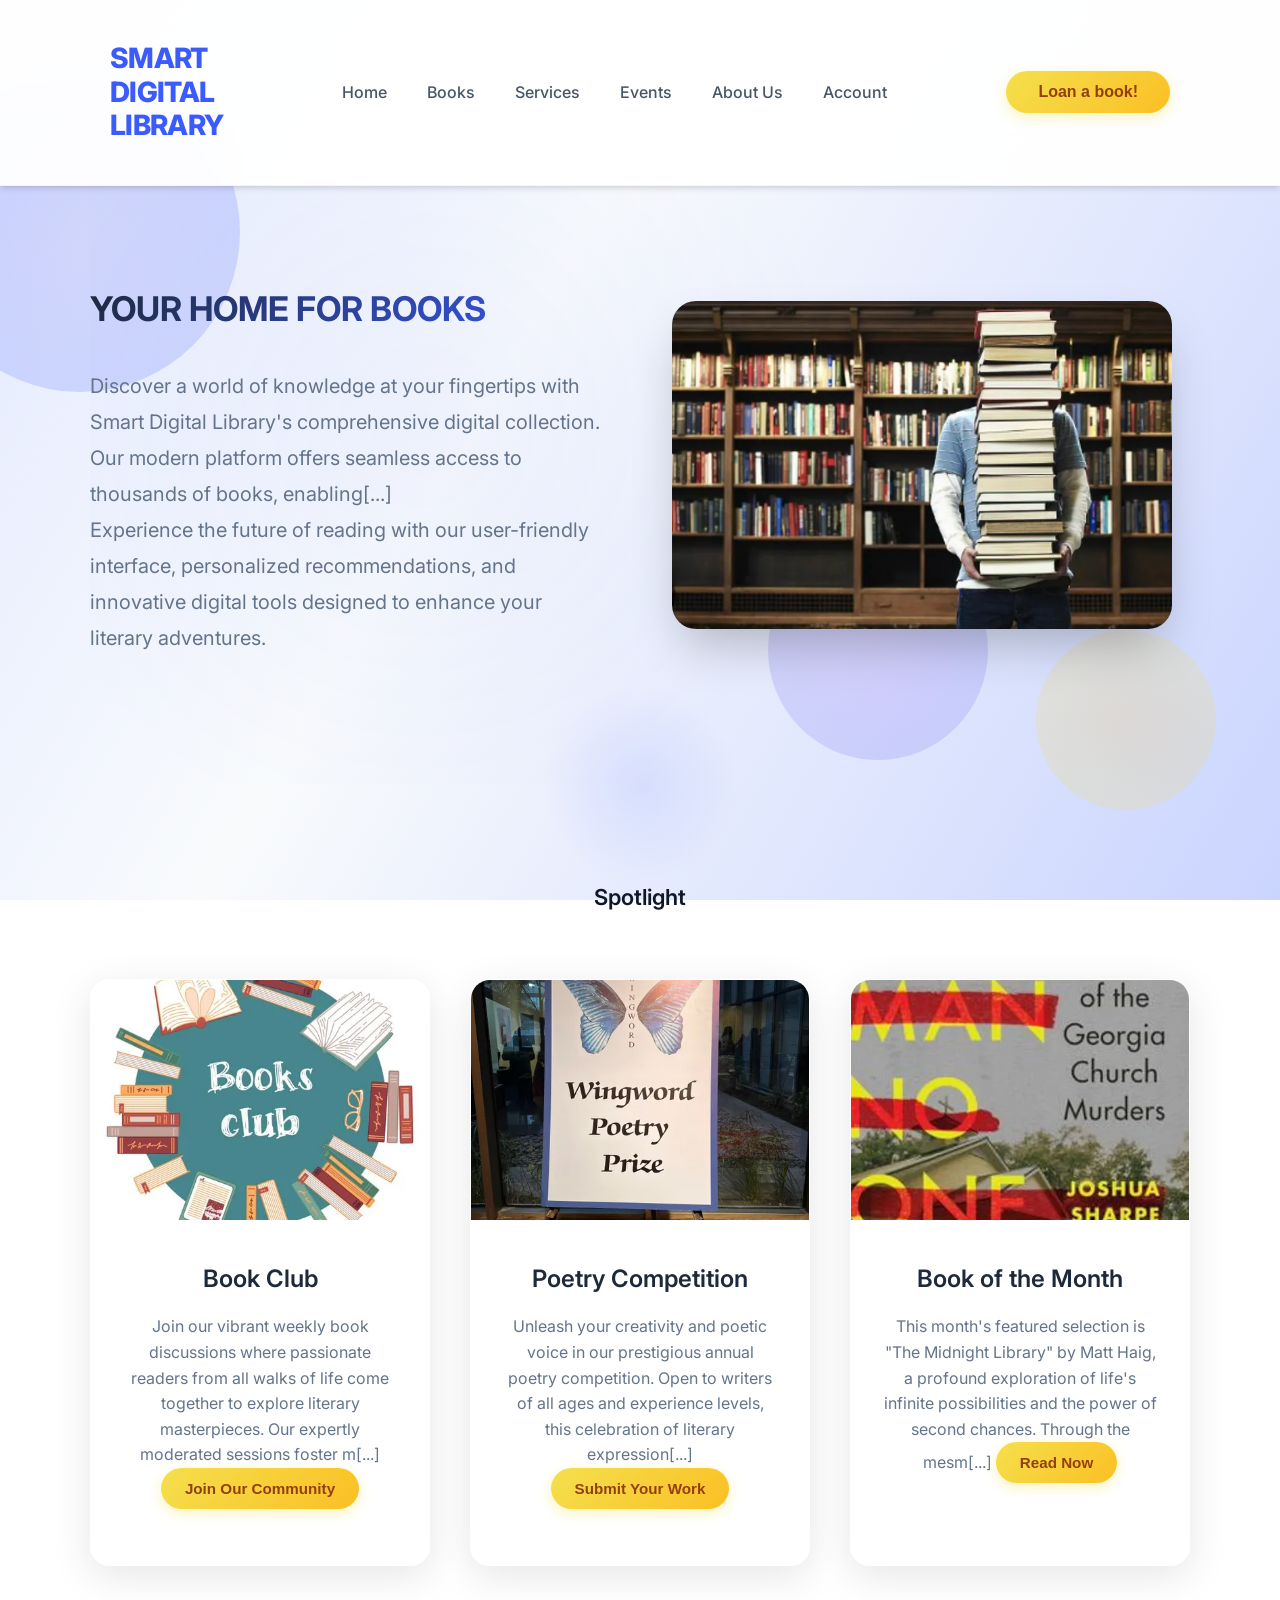
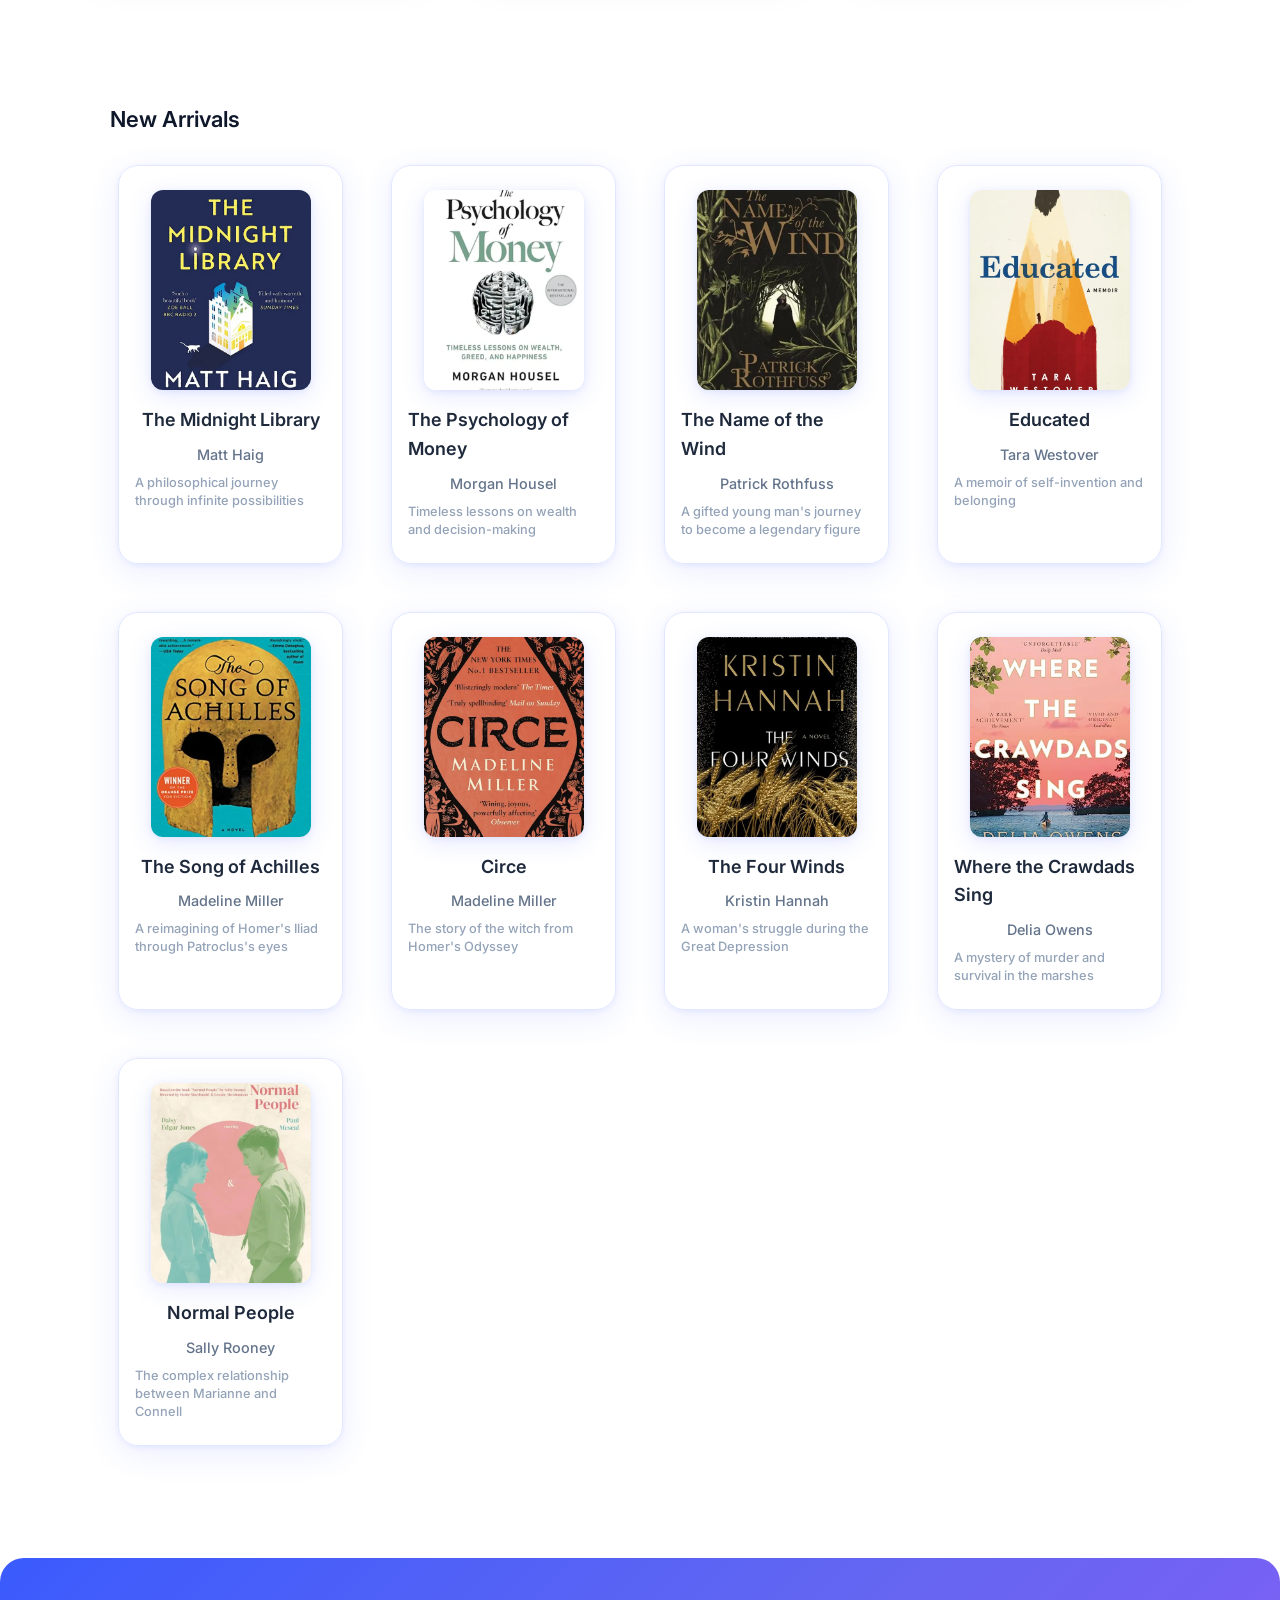
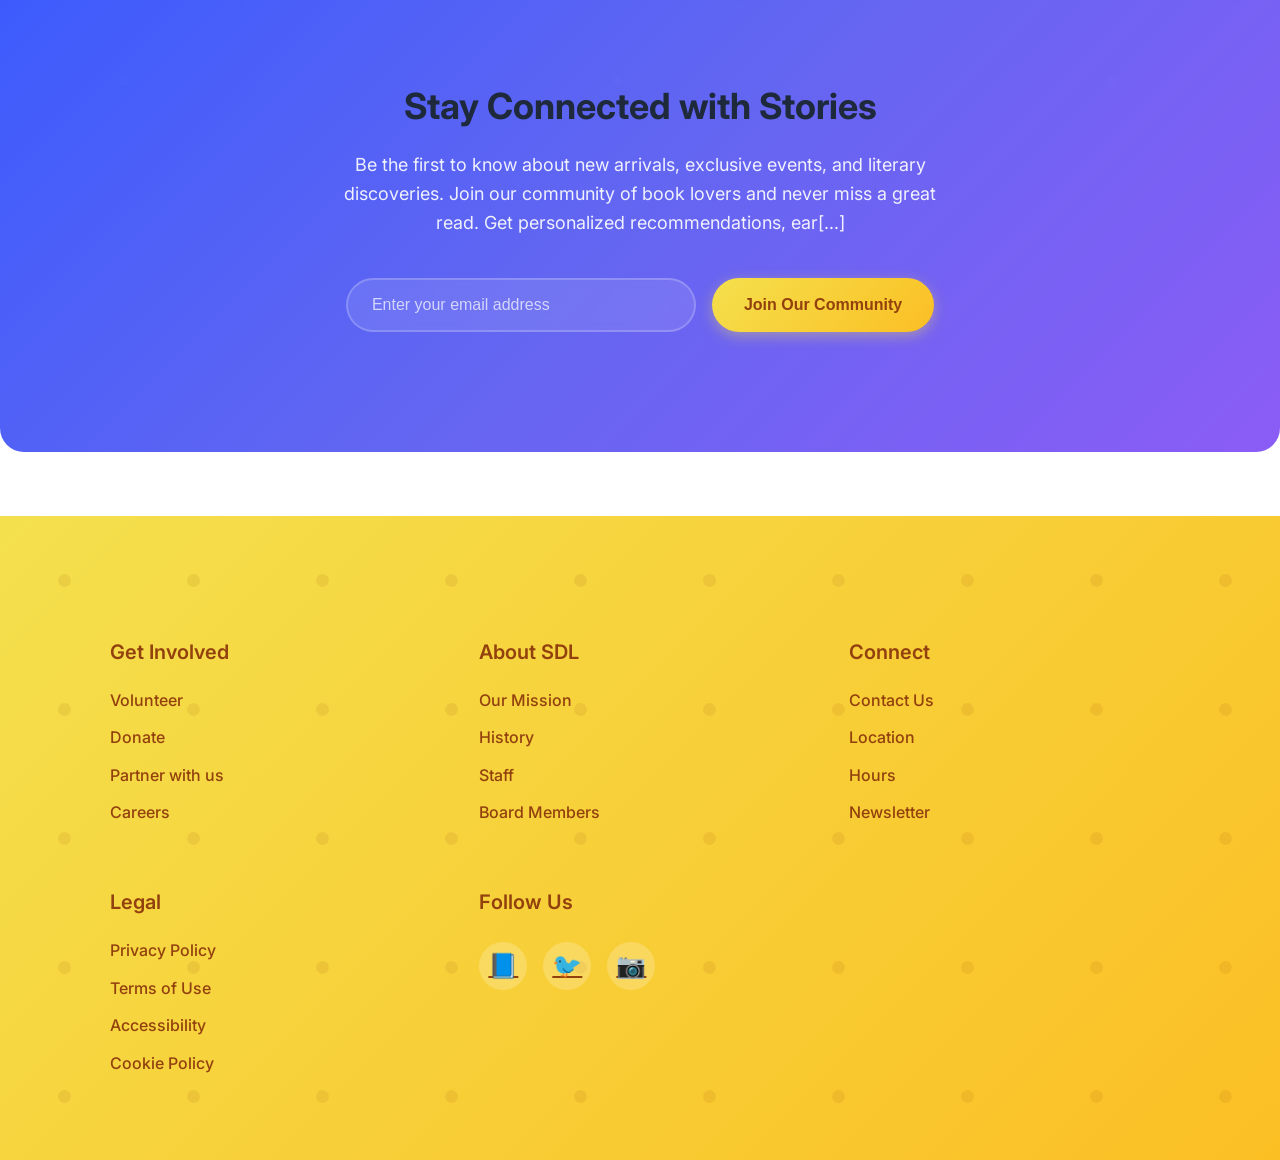
==== commit f1d09720: "Rename library from City Central Library to Smart Digital Library" ====
--- a/index.html
+++ b/index.html
@@ -3,7 +3,7 @@
 <head>
     <meta charset="UTF-8">
     <meta name="viewport" content="width=device-width, initial-scale=1.0">
-    <title>City Central Library - Home</title>
+    <title>Smart Digital Library - Home</title>
     <link href="https://fonts.googleapis.com/css2?family=Inter:wght@300;400;500;600;700&display=swap" rel="stylesheet">
     <link rel="stylesheet" href="css/style.css">
 </head>
@@ -12,8 +12,8 @@
     <nav class="navbar">
         <div class="container">
             <div class="logo">
-                <span>CITY</span>
-                <span>CENTRAL</span>
+                <span>SMART</span>
+                <span>DIGITAL</span>
                 <span>LIBRARY</span>
             </div>
             <ul class="nav-menu">
@@ -33,7 +33,7 @@
     <section class="hero container">
         <div class="hero-text">
             <h1>YOUR HOME FOR BOOKS</h1>
-            <p>Discover a world of knowledge at your fingertips with City Central Library's comprehensive digital collection. Our modern platform offers seamless access to thousands of books, enabling continuous learning and intellectual growth for readers of all ages. Join our vibrant community of book lovers and embark on endless journeys through literature, from classic novels to contemporary bestsellers.</p>
+            <p>Discover a world of knowledge at your fingertips with Smart Digital Library's comprehensive digital collection. Our modern platform offers seamless access to thousands of books, enabling[...]
             <p>Experience the future of reading with our user-friendly interface, personalized recommendations, and innovative digital tools designed to enhance your literary adventures.</p>
         </div>
         <div class="hero-image">
@@ -49,7 +49,7 @@
                 <img src="images/book-club.webp" alt="Book Club">
                 <div class="card-content">
                     <h3>Book Club</h3>
-                    <p>Join our vibrant weekly book discussions where passionate readers from all walks of life come together to explore literary masterpieces. Our expertly moderated sessions foster meaningful conversations, encourage diverse perspectives, and help you discover new authors and genres. Whether you're a seasoned bibliophile or just starting your reading journey, our inclusive community welcomes everyone to share insights and build lasting connections through the power of shared stories.</p>
+                    <p>Join our vibrant weekly book discussions where passionate readers from all walks of life come together to explore literary masterpieces. Our expertly moderated sessions foster m[...]
                     <button class="btn">Join Our Community</button>
                 </div>
             </div>
@@ -57,7 +57,7 @@
                 <img src="images/poetry-competition.webp" alt="Poetry Competition">
                 <div class="card-content">
                     <h3>Poetry Competition</h3>
-                    <p>Unleash your creativity and poetic voice in our prestigious annual poetry competition. Open to writers of all ages and experience levels, this celebration of literary expression invites participants to submit original works across all styles and themes. Our distinguished panel of judges, including published poets and literary professionals, evaluates entries based on creativity, craftsmanship, and emotional impact. Winners receive publication opportunities and the chance to perform at our annual literary festival.</p>
+                    <p>Unleash your creativity and poetic voice in our prestigious annual poetry competition. Open to writers of all ages and experience levels, this celebration of literary expression[...]
                     <button class="btn">Submit Your Work</button>
                 </div>
             </div>
@@ -65,7 +65,7 @@
                 <img src="images/book-of-the-month.webp" alt="Book of the Month">
                 <div class="card-content">
                     <h3>Book of the Month</h3>
-                    <p>This month's featured selection is "The Midnight Library" by Matt Haig, a profound exploration of life's infinite possibilities and the power of second chances. Through the mesmerizing story of Nora Seed, who finds herself in a library between life and death, readers are invited to contemplate the roads not taken and the transformative potential of every choice. This thought-provoking novel blends philosophy, fantasy, and human emotion into a compelling narrative about regret, redemption, and the beauty of living authentically.</p>
+                    <p>This month's featured selection is "The Midnight Library" by Matt Haig, a profound exploration of life's infinite possibilities and the power of second chances. Through the mesm[...]
                     <button class="btn">Read Now</button>
                 </div>
             </div>
@@ -142,7 +142,7 @@
     <section class="newsletter">
         <div class="container">
             <h3>Stay Connected with Stories</h3>
-            <p>Be the first to know about new arrivals, exclusive events, and literary discoveries. Join our community of book lovers and never miss a great read. Get personalized recommendations, early access to new releases, and invitations to exclusive author events.</p>
+            <p>Be the first to know about new arrivals, exclusive events, and literary discoveries. Join our community of book lovers and never miss a great read. Get personalized recommendations, ear[...]
             <form>
                 <input type="email" placeholder="Enter your email address">
                 <button class="btn">Join Our Community</button>
@@ -163,7 +163,7 @@
                 </ul>
             </div>
             <div>
-                <h4>About CCL</h4>
+                <h4>About SDL</h4>
                 <ul>
                     <li><a href="about.html">Our Mission</a></li>
                     <li><a href="about.html">History</a></li>
